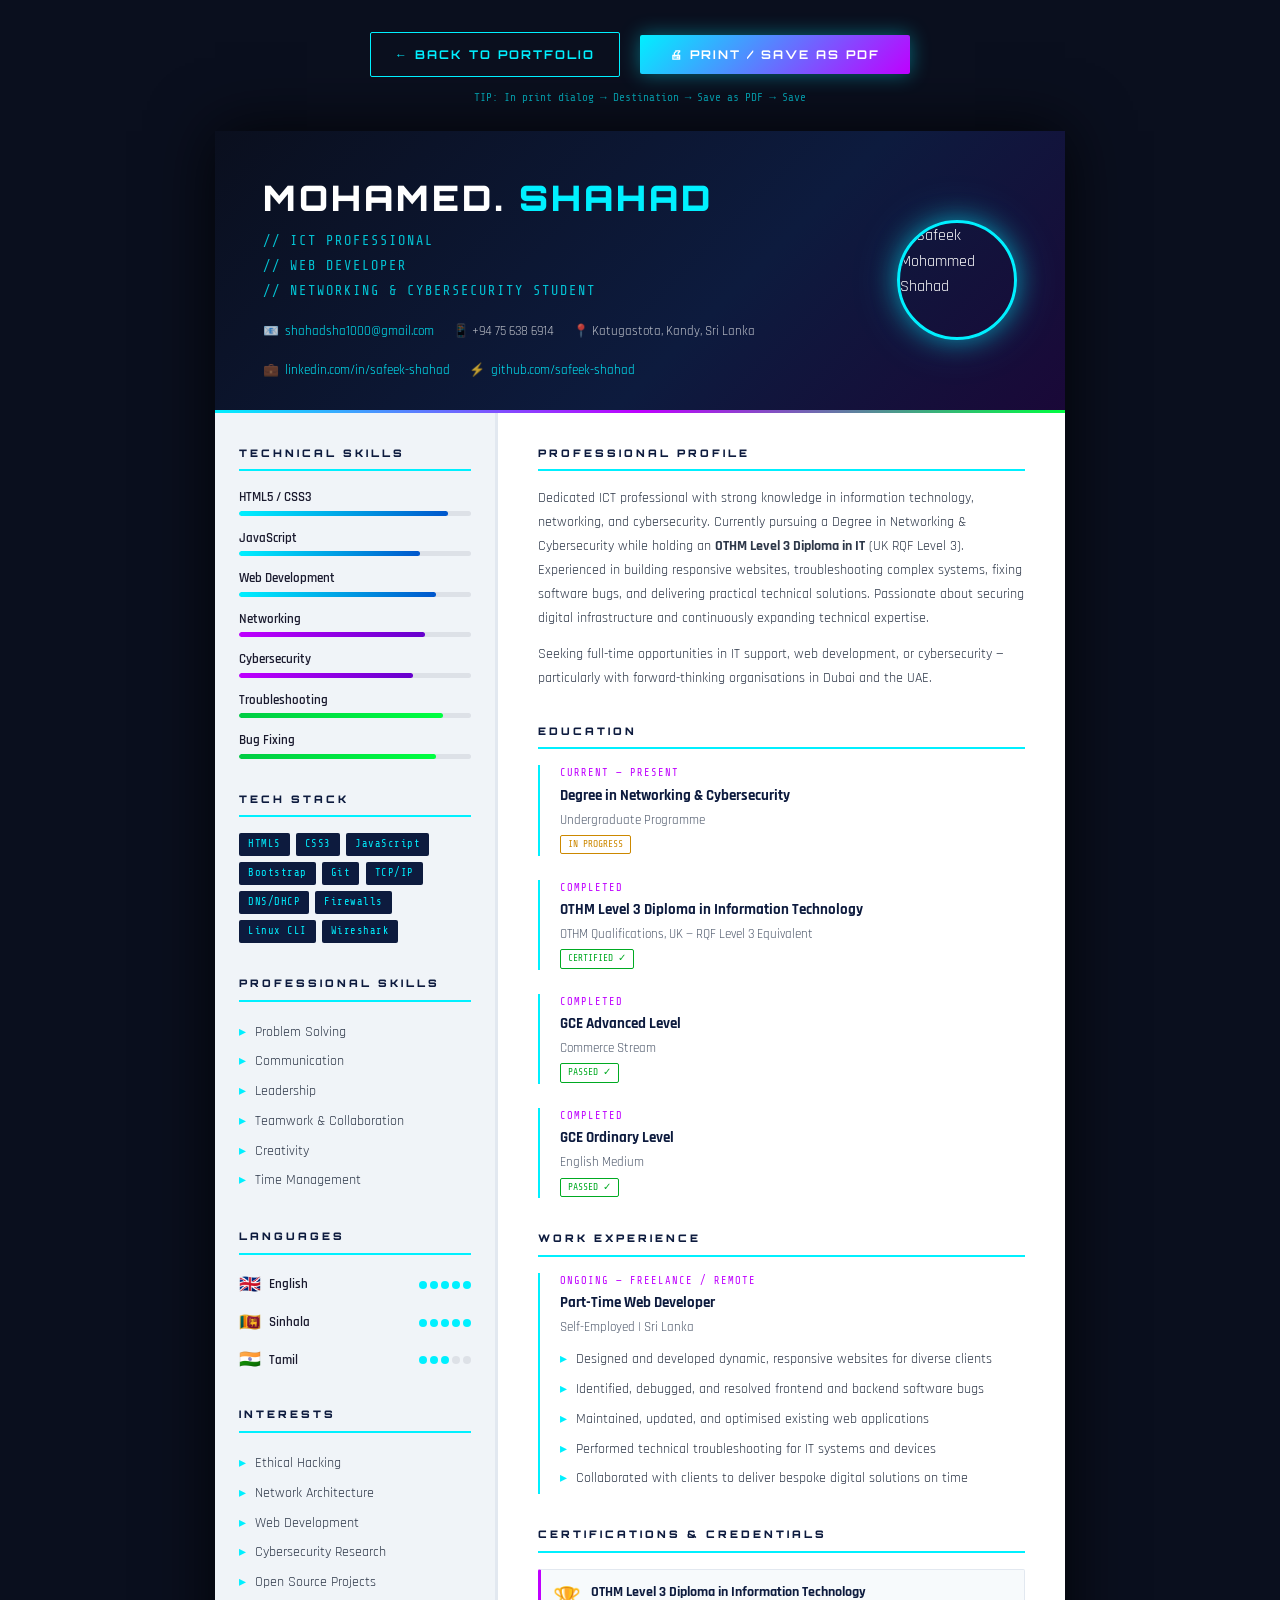
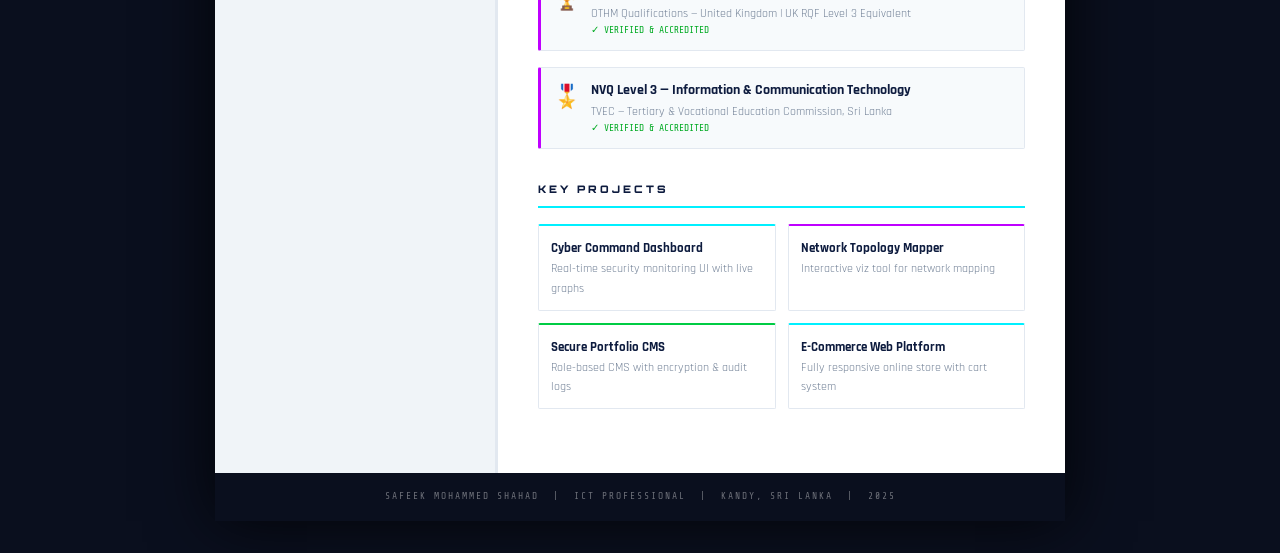
==== cv.html @ c63ef7bf "Add files via upload" ====
<!DOCTYPE html>
<html lang="en">
<head>
  <meta charset="UTF-8" />
  <meta name="viewport" content="width=device-width, initial-scale=1.0" />
  <title>Safeek Mohammed Shahad — Curriculum Vitae</title>
  <link href="https://fonts.googleapis.com/css2?family=Orbitron:wght@700;900&family=Rajdhani:wght@400;600;700&family=Share+Tech+Mono&display=swap" rel="stylesheet" />
  <style>
    /* ======== PRINT STYLES ======== */
    @media print {
      body { background: white !important; color: black !important; }
      .no-print { display: none !important; }
      .cv-wrapper { box-shadow: none !important; margin: 0 !important; max-width: 100% !important; }
      a { color: #0056cc !important; }
    }

    * { box-sizing: border-box; margin: 0; padding: 0; }

    body {
      background: #0a0f1e;
      font-family: 'Rajdhani', sans-serif;
      color: #1a1a2e;
      line-height: 1.6;
      min-height: 100vh;
      padding: 2rem 1rem;
    }

    /* Print button bar */
    .no-print {
      text-align: center;
      margin-bottom: 1.5rem;
    }
    .print-btn {
      display: inline-flex;
      gap: 8px;
      align-items: center;
      background: linear-gradient(135deg, #00f0ff, #bf00ff);
      color: #fff;
      border: none;
      padding: 12px 30px;
      font-family: 'Orbitron', sans-serif;
      font-size: 0.75rem;
      font-weight: 700;
      letter-spacing: 2px;
      cursor: pointer;
      border-radius: 2px;
      box-shadow: 0 0 20px rgba(0,240,255,0.4);
      transition: all 0.2s;
    }
    .print-btn:hover { transform: translateY(-2px); box-shadow: 0 0 35px rgba(0,240,255,0.6); }
    .back-btn {
      display: inline-flex;
      gap: 8px;
      align-items: center;
      background: transparent;
      color: #00f0ff;
      border: 1px solid #00f0ff;
      padding: 12px 24px;
      font-family: 'Orbitron', sans-serif;
      font-size: 0.75rem;
      font-weight: 700;
      letter-spacing: 2px;
      cursor: pointer;
      border-radius: 2px;
      text-decoration: none;
      margin-right: 1rem;
      transition: all 0.2s;
    }
    .back-btn:hover { background: rgba(0,240,255,0.1); }

    /* CV Paper */
    .cv-wrapper {
      background: #ffffff;
      max-width: 850px;
      margin: 0 auto;
      box-shadow: 0 0 60px rgba(0,0,0,0.8);
    }

    /* Header */
    .cv-header {
      background: linear-gradient(135deg, #0a0f1e 0%, #0d1b3e 60%, #1a0838 100%);
      color: #fff;
      padding: 3rem 3rem 2rem;
      position: relative;
      overflow: hidden;
    }
    .cv-header::after {
      content: '';
      position: absolute;
      bottom: 0; left: 0; right: 0;
      height: 3px;
      background: linear-gradient(90deg, #00f0ff, #bf00ff, #00ff41);
    }
    .cv-header-grid {
      display: grid;
      grid-template-columns: 1fr auto;
      gap: 2rem;
      align-items: center;
    }
    .cv-name {
      font-family: 'Orbitron', sans-serif;
      font-size: 2.2rem;
      font-weight: 900;
      color: #ffffff;
      letter-spacing: 3px;
      line-height: 1.1;
    }
    .cv-name span { color: #00f0ff; }
    .cv-title {
      font-family: 'Share Tech Mono', monospace;
      font-size: 0.85rem;
      color: rgba(0,240,255,0.8);
      letter-spacing: 2px;
      margin-top: 0.75rem;
    }
    .cv-title-line { margin-bottom: 0.2rem; }
    .cv-avatar {
      width: 120px; height: 120px;
      border-radius: 50%;
      border: 3px solid #00f0ff;
      box-shadow: 0 0 25px rgba(0,240,255,0.5), 0 0 50px rgba(0,240,255,0.2);
      overflow: hidden;
      position: relative;
      flex-shrink: 0;
    }
    .cv-avatar img {
      width: 100%; height: 100%;
      object-fit: cover;
      object-position: center top;
      display: block;
    }
    .cv-contacts {
      display: flex;
      flex-wrap: wrap;
      gap: 1.2rem;
      margin-top: 1.2rem;
    }
    .cv-contact-item {
      display: flex;
      align-items: center;
      gap: 6px;
      font-size: 0.8rem;
      color: rgba(255,255,255,0.75);
    }
    .cv-contact-item a { color: #00f0ff; text-decoration: none; }

    /* Body */
    .cv-body {
      display: grid;
      grid-template-columns: 1fr 2fr;
      min-height: 600px;
    }

    /* Sidebar */
    .cv-sidebar {
      background: #f0f4f8;
      padding: 2rem 1.5rem;
      border-right: 3px solid #e2e8f0;
    }
    .cv-main {
      padding: 2rem 2.5rem;
    }

    /* Sections */
    .cv-section { margin-bottom: 2rem; }

    .cv-section-title {
      font-family: 'Orbitron', sans-serif;
      font-size: 0.65rem;
      font-weight: 900;
      letter-spacing: 3px;
      text-transform: uppercase;
      color: #0d1b3e;
      padding-bottom: 0.5rem;
      border-bottom: 2px solid #00f0ff;
      margin-bottom: 1rem;
    }

    /* Skills */
    .skill-row { margin-bottom: 0.75rem; }
    .skill-label {
      font-size: 0.8rem;
      font-weight: 600;
      color: #1a1a2e;
      margin-bottom: 3px;
    }
    .skill-bar {
      height: 5px;
      background: #dde1e7;
      border-radius: 3px;
      overflow: hidden;
    }
    .skill-fill {
      height: 100%;
      border-radius: 3px;
    }
    .sf-blue { background: linear-gradient(90deg, #00f0ff, #0056cc); }
    .sf-purple { background: linear-gradient(90deg, #bf00ff, #6600cc); }
    .sf-green { background: linear-gradient(90deg, #00cc44, #00ff41); }

    /* Tags */
    .tag-list { display: flex; flex-wrap: wrap; gap: 0.4rem; }
    .cv-tag {
      font-size: 0.65rem;
      font-family: 'Share Tech Mono', monospace;
      background: #0d1b3e;
      color: #00f0ff;
      padding: 3px 9px;
      border-radius: 2px;
      letter-spacing: 0.5px;
    }

    /* Timeline items */
    .timeline-item { margin-bottom: 1.5rem; padding-left: 1.2rem; border-left: 2px solid #00f0ff; }
    .tl-date {
      font-family: 'Share Tech Mono', monospace;
      font-size: 0.65rem;
      color: #bf00ff;
      letter-spacing: 1px;
      text-transform: uppercase;
    }
    .tl-title {
      font-size: 0.95rem;
      font-weight: 700;
      color: #0d1b3e;
      margin: 0.1rem 0;
    }
    .tl-sub {
      font-size: 0.8rem;
      color: #4a5568;
    }
    .tl-badge {
      display: inline-block;
      font-size: 0.6rem;
      font-family: 'Share Tech Mono', monospace;
      color: #00aa22;
      border: 1px solid #00aa22;
      padding: 1px 7px;
      border-radius: 2px;
      margin-top: 4px;
    }
    .tl-badge.inprog { color: #cc8800; border-color: #cc8800; }

    /* Bullet lists */
    .cv-list { list-style: none; padding: 0; }
    .cv-list li {
      font-size: 0.85rem;
      color: #2d3748;
      padding: 0.25rem 0;
      padding-left: 1rem;
      position: relative;
    }
    .cv-list li::before {
      content: '▸';
      position: absolute;
      left: 0;
      color: #00f0ff;
    }

    /* About paragraph */
    .cv-about p {
      font-size: 0.88rem;
      color: #2d3748;
      line-height: 1.7;
    }

    /* Cert cards */
    .cert-item {
      display: flex;
      align-items: flex-start;
      gap: 10px;
      margin-bottom: 1rem;
      padding: 0.75rem;
      background: #f7fafc;
      border: 1px solid #e2e8f0;
      border-left: 3px solid #bf00ff;
      border-radius: 2px;
    }
    .cert-icon-sm { font-size: 1.4rem; flex-shrink: 0; }
    .cert-item-title { font-size: 0.85rem; font-weight: 700; color: #0d1b3e; }
    .cert-item-sub { font-size: 0.75rem; color: #718096; }
    .cert-verified { font-size: 0.6rem; color: #00aa22; font-family: 'Share Tech Mono', monospace; }

    /* Languages in sidebar */
    .lang-row {
      display: flex;
      align-items: center;
      gap: 8px;
      margin-bottom: 0.6rem;
      font-size: 0.82rem;
    }
    .lang-flag-sm { font-size: 1.1rem; }
    .lang-dots { display: flex; gap: 3px; margin-left: auto; }
    .lang-dot { width: 8px; height: 8px; border-radius: 50%; background: #dde1e7; }
    .lang-dot.filled { background: #00f0ff; }

    /* Footer */
    .cv-footer {
      background: #0a0f1e;
      color: rgba(255,255,255,0.4);
      text-align: center;
      padding: 1rem;
      font-family: 'Share Tech Mono', monospace;
      font-size: 0.6rem;
      letter-spacing: 2px;
    }

    /* Page break control */
    .page-break { page-break-before: always; }
  </style>
</head>
<body>

  <!-- Print Controls (not printed) -->
  <div class="no-print">
    <a href="index.html" class="back-btn">← BACK TO PORTFOLIO</a>
    <button class="print-btn" onclick="window.print()">🖨 PRINT / SAVE AS PDF</button>
    <p style="margin-top:0.75rem;font-family:'Share Tech Mono',monospace;font-size:0.7rem;color:rgba(0,240,255,0.6);">
      TIP: In print dialog → Destination → Save as PDF → Save
    </p>
  </div>

  <!-- CV Paper -->
  <div class="cv-wrapper">

    <!-- ===== HEADER ===== -->
    <div class="cv-header">
      <div class="cv-header-grid">
        <div>
          <div class="cv-name">MOHAMED. <span>SHAHAD</span></div>
          <div class="cv-title">
            <div class="cv-title-line">// ICT PROFESSIONAL</div>
            <div class="cv-title-line">// WEB DEVELOPER</div>
            <div class="cv-title-line">// NETWORKING &amp; CYBERSECURITY STUDENT</div>
          </div>
          <div class="cv-contacts">
            <span class="cv-contact-item">📧 <a href="mailto:shahadsha1000@gmail.com">shahadsha1000@gmail.com</a></span>
            <span class="cv-contact-item">📱 +94 75 638 6914</span>
            <span class="cv-contact-item">📍 Katugastota, Kandy, Sri Lanka</span>
            <span class="cv-contact-item">💼 <a href="https://linkedin.com" target="_blank">linkedin.com/in/safeek-shahad</a></span>
            <span class="cv-contact-item">⚡ <a href="https://github.com" target="_blank">github.com/safeek-shahad</a></span>
          </div>
        </div>
        <div class="cv-avatar">
          <img src="../assets/SHAHAD.PNG" alt="Safeek Mohammed Shahad" />
        </div>
      </div>
    </div>

    <!-- ===== BODY ===== -->
    <div class="cv-body">

      <!-- ===== SIDEBAR ===== -->
      <div class="cv-sidebar">

        <!-- Technical Skills -->
        <div class="cv-section">
          <div class="cv-section-title">Technical Skills</div>
          <div class="skill-row">
            <div class="skill-label">HTML5 / CSS3</div>
            <div class="skill-bar"><div class="skill-fill sf-blue" style="width:90%"></div></div>
          </div>
          <div class="skill-row">
            <div class="skill-label">JavaScript</div>
            <div class="skill-bar"><div class="skill-fill sf-blue" style="width:78%"></div></div>
          </div>
          <div class="skill-row">
            <div class="skill-label">Web Development</div>
            <div class="skill-bar"><div class="skill-fill sf-blue" style="width:85%"></div></div>
          </div>
          <div class="skill-row">
            <div class="skill-label">Networking</div>
            <div class="skill-bar"><div class="skill-fill sf-purple" style="width:80%"></div></div>
          </div>
          <div class="skill-row">
            <div class="skill-label">Cybersecurity</div>
            <div class="skill-bar"><div class="skill-fill sf-purple" style="width:75%"></div></div>
          </div>
          <div class="skill-row">
            <div class="skill-label">Troubleshooting</div>
            <div class="skill-bar"><div class="skill-fill sf-green" style="width:88%"></div></div>
          </div>
          <div class="skill-row">
            <div class="skill-label">Bug Fixing</div>
            <div class="skill-bar"><div class="skill-fill sf-green" style="width:85%"></div></div>
          </div>
        </div>

        <!-- Tech Stack -->
        <div class="cv-section">
          <div class="cv-section-title">Tech Stack</div>
          <div class="tag-list">
            <span class="cv-tag">HTML5</span>
            <span class="cv-tag">CSS3</span>
            <span class="cv-tag">JavaScript</span>
            <span class="cv-tag">Bootstrap</span>
            <span class="cv-tag">Git</span>
            <span class="cv-tag">TCP/IP</span>
            <span class="cv-tag">DNS/DHCP</span>
            <span class="cv-tag">Firewalls</span>
            <span class="cv-tag">Linux CLI</span>
            <span class="cv-tag">Wireshark</span>
          </div>
        </div>

        <!-- Professional Skills -->
        <div class="cv-section">
          <div class="cv-section-title">Professional Skills</div>
          <ul class="cv-list">
            <li>Problem Solving</li>
            <li>Communication</li>
            <li>Leadership</li>
            <li>Teamwork & Collaboration</li>
            <li>Creativity</li>
            <li>Time Management</li>
          </ul>
        </div>

        <!-- Languages -->
        <div class="cv-section">
          <div class="cv-section-title">Languages</div>
          <div class="lang-row">
            <span class="lang-flag-sm">🇬🇧</span>
            <span style="font-size:0.82rem;font-weight:600;">English</span>
            <div class="lang-dots">
              <div class="lang-dot filled"></div><div class="lang-dot filled"></div>
              <div class="lang-dot filled"></div><div class="lang-dot filled"></div><div class="lang-dot filled"></div>
            </div>
          </div>
          <div class="lang-row">
            <span class="lang-flag-sm">🇱🇰</span>
            <span style="font-size:0.82rem;font-weight:600;">Sinhala</span>
            <div class="lang-dots">
              <div class="lang-dot filled"></div><div class="lang-dot filled"></div>
              <div class="lang-dot filled"></div><div class="lang-dot filled"></div><div class="lang-dot filled"></div>
            </div>
          </div>
          <div class="lang-row">
            <span class="lang-flag-sm">🇮🇳</span>
            <span style="font-size:0.82rem;font-weight:600;">Tamil</span>
            <div class="lang-dots">
              <div class="lang-dot filled"></div><div class="lang-dot filled"></div>
              <div class="lang-dot filled"></div><div class="lang-dot"></div><div class="lang-dot"></div>
            </div>
          </div>
        </div>

        <!-- Interests -->
        <div class="cv-section">
          <div class="cv-section-title">Interests</div>
          <ul class="cv-list">
            <li>Ethical Hacking</li>
            <li>Network Architecture</li>
            <li>Web Development</li>
            <li>Cybersecurity Research</li>
            <li>Open Source Projects</li>
          </ul>
        </div>

      </div>

      <!-- ===== MAIN CONTENT ===== -->
      <div class="cv-main">

        <!-- About -->
        <div class="cv-section cv-about">
          <div class="cv-section-title">Professional Profile</div>
          <p>
            Dedicated ICT professional with strong knowledge in information technology, networking, and cybersecurity.
            Currently pursuing a Degree in Networking &amp; Cybersecurity while holding an <strong>OTHM Level 3 Diploma in IT</strong> (UK RQF Level 3).
            Experienced in building responsive websites, troubleshooting complex systems, fixing software bugs, and delivering practical technical solutions.
            Passionate about securing digital infrastructure and continuously expanding technical expertise.
          </p>
          <p style="margin-top:0.75rem;">
            Seeking full-time opportunities in IT support, web development, or cybersecurity — particularly with forward-thinking organisations in Dubai and the UAE.
          </p>
        </div>

        <!-- Education -->
        <div class="cv-section">
          <div class="cv-section-title">Education</div>
          <div class="timeline-item">
            <div class="tl-date">Current — Present</div>
            <div class="tl-title">Degree in Networking &amp; Cybersecurity</div>
            <div class="tl-sub">Undergraduate Programme</div>
            <span class="tl-badge inprog">IN PROGRESS</span>
          </div>
          <div class="timeline-item">
            <div class="tl-date">Completed</div>
            <div class="tl-title">OTHM Level 3 Diploma in Information Technology</div>
            <div class="tl-sub">OTHM Qualifications, UK — RQF Level 3 Equivalent</div>
            <span class="tl-badge">CERTIFIED ✓</span>
          </div>
          <div class="timeline-item">
            <div class="tl-date">Completed</div>
            <div class="tl-title">GCE Advanced Level</div>
            <div class="tl-sub">Commerce Stream</div>
            <span class="tl-badge">PASSED ✓</span>
          </div>
          <div class="timeline-item">
            <div class="tl-date">Completed</div>
            <div class="tl-title">GCE Ordinary Level</div>
            <div class="tl-sub">English Medium</div>
            <span class="tl-badge">PASSED ✓</span>
          </div>
        </div>

        <!-- Work Experience -->
        <div class="cv-section">
          <div class="cv-section-title">Work Experience</div>
          <div class="timeline-item">
            <div class="tl-date">Ongoing — Freelance / Remote</div>
            <div class="tl-title">Part-Time Web Developer</div>
            <div class="tl-sub">Self-Employed | Sri Lanka</div>
            <ul class="cv-list" style="margin-top:0.5rem;">
              <li>Designed and developed dynamic, responsive websites for diverse clients</li>
              <li>Identified, debugged, and resolved frontend and backend software bugs</li>
              <li>Maintained, updated, and optimised existing web applications</li>
              <li>Performed technical troubleshooting for IT systems and devices</li>
              <li>Collaborated with clients to deliver bespoke digital solutions on time</li>
            </ul>
          </div>
        </div>

        <!-- Certifications -->
        <div class="cv-section">
          <div class="cv-section-title">Certifications &amp; Credentials</div>
          <div class="cert-item">
            <span class="cert-icon-sm">🏆</span>
            <div>
              <div class="cert-item-title">OTHM Level 3 Diploma in Information Technology</div>
              <div class="cert-item-sub">OTHM Qualifications — United Kingdom | UK RQF Level 3 Equivalent</div>
              <div class="cert-verified">✓ VERIFIED &amp; ACCREDITED</div>
            </div>
          </div>
          <div class="cert-item">
            <span class="cert-icon-sm">🎖️</span>
            <div>
              <div class="cert-item-title">NVQ Level 3 — Information &amp; Communication Technology</div>
              <div class="cert-item-sub">TVEC — Tertiary &amp; Vocational Education Commission, Sri Lanka</div>
              <div class="cert-verified">✓ VERIFIED &amp; ACCREDITED</div>
            </div>
          </div>
        </div>

        <!-- Key Projects -->
        <div class="cv-section">
          <div class="cv-section-title">Key Projects</div>
          <div style="display:grid;grid-template-columns:1fr 1fr;gap:0.75rem;">
            <div style="padding:0.75rem;border:1px solid #e2e8f0;border-top:2px solid #00f0ff;border-radius:2px;">
              <div style="font-weight:700;font-size:0.83rem;color:#0d1b3e;">Cyber Command Dashboard</div>
              <div style="font-size:0.75rem;color:#718096;">Real-time security monitoring UI with live graphs</div>
            </div>
            <div style="padding:0.75rem;border:1px solid #e2e8f0;border-top:2px solid #bf00ff;border-radius:2px;">
              <div style="font-weight:700;font-size:0.83rem;color:#0d1b3e;">Network Topology Mapper</div>
              <div style="font-size:0.75rem;color:#718096;">Interactive viz tool for network mapping</div>
            </div>
            <div style="padding:0.75rem;border:1px solid #e2e8f0;border-top:2px solid #00cc44;border-radius:2px;">
              <div style="font-weight:700;font-size:0.83rem;color:#0d1b3e;">Secure Portfolio CMS</div>
              <div style="font-size:0.75rem;color:#718096;">Role-based CMS with encryption & audit logs</div>
            </div>
            <div style="padding:0.75rem;border:1px solid #e2e8f0;border-top:2px solid #00f0ff;border-radius:2px;">
              <div style="font-weight:700;font-size:0.83rem;color:#0d1b3e;">E-Commerce Web Platform</div>
              <div style="font-size:0.75rem;color:#718096;">Fully responsive online store with cart system</div>
            </div>
          </div>
        </div>

      </div>
    </div>

    <!-- ===== FOOTER ===== -->
    <div class="cv-footer">
      SAFEEK MOHAMMED SHAHAD &nbsp;|&nbsp; ICT PROFESSIONAL &nbsp;|&nbsp; KANDY, SRI LANKA &nbsp;|&nbsp; 2025
    </div>
  </div>

</body>
</html>
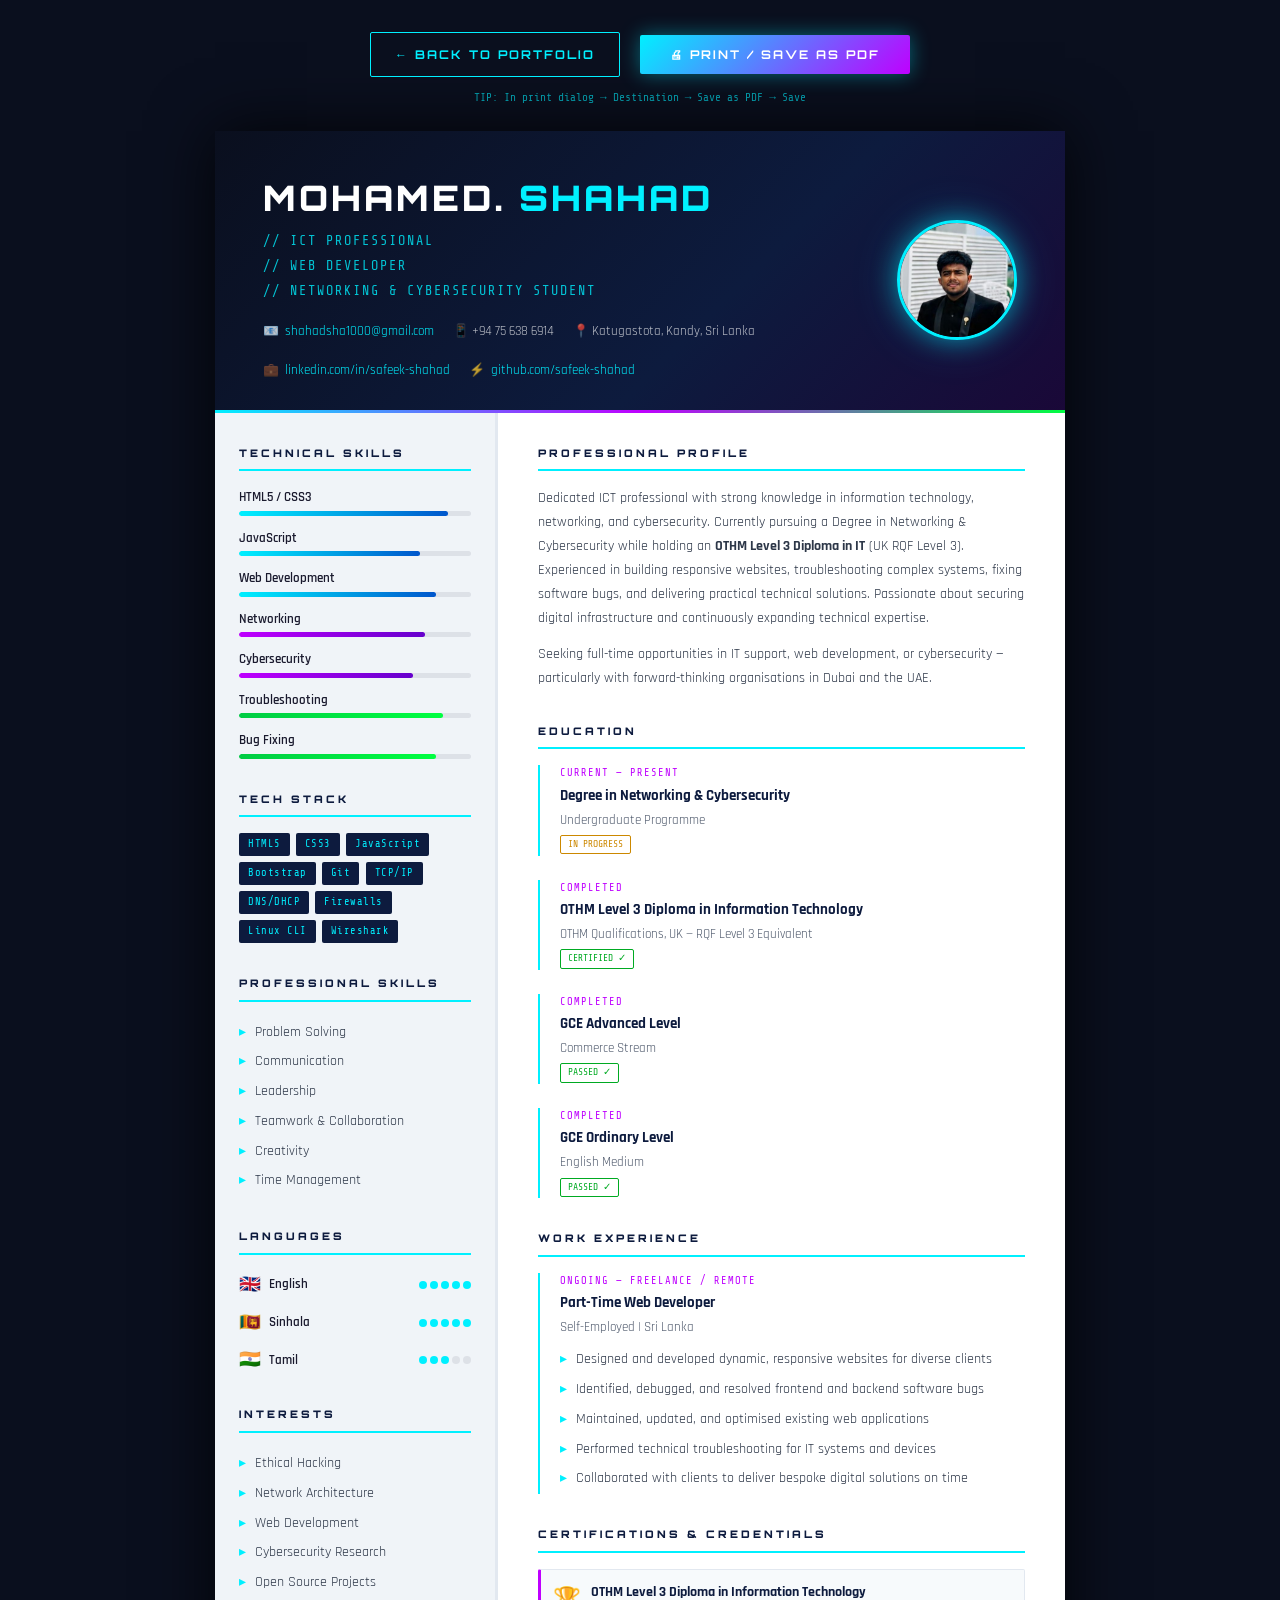
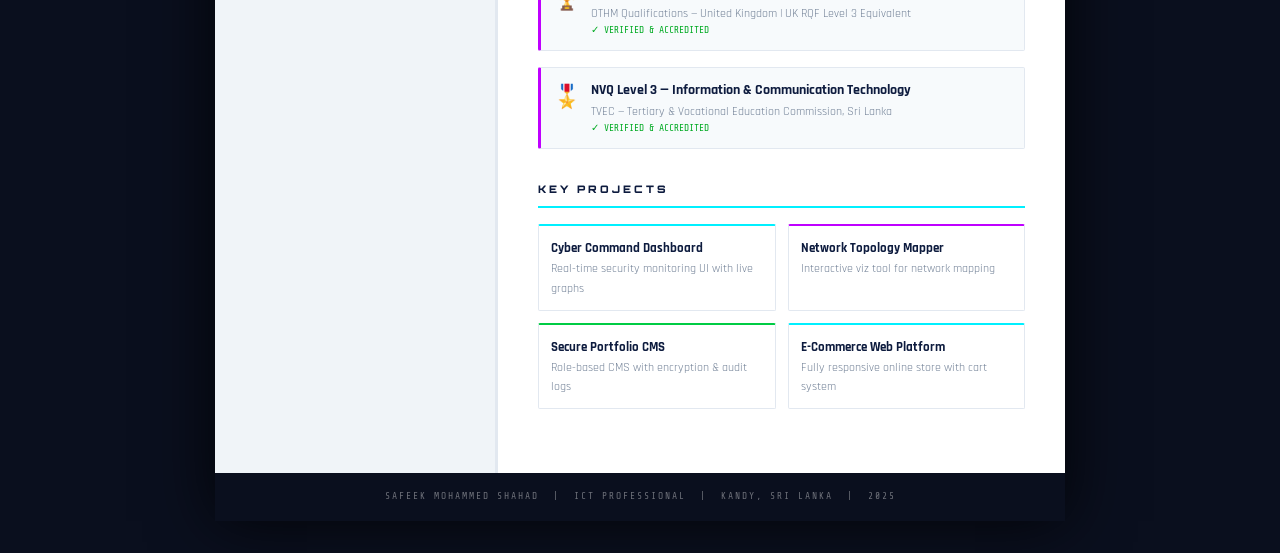
==== commit eaf86df4: "Update cv.html" ====
--- a/cv.html
+++ b/cv.html
@@ -342,7 +342,7 @@
           </div>
         </div>
         <div class="cv-avatar">
-          <img src="../assets/SHAHAD.PNG" alt="Safeek Mohammed Shahad" />
+          <img src="SHAHAD.PNG" alt="Mohammed Shahad" />
         </div>
       </div>
     </div>
